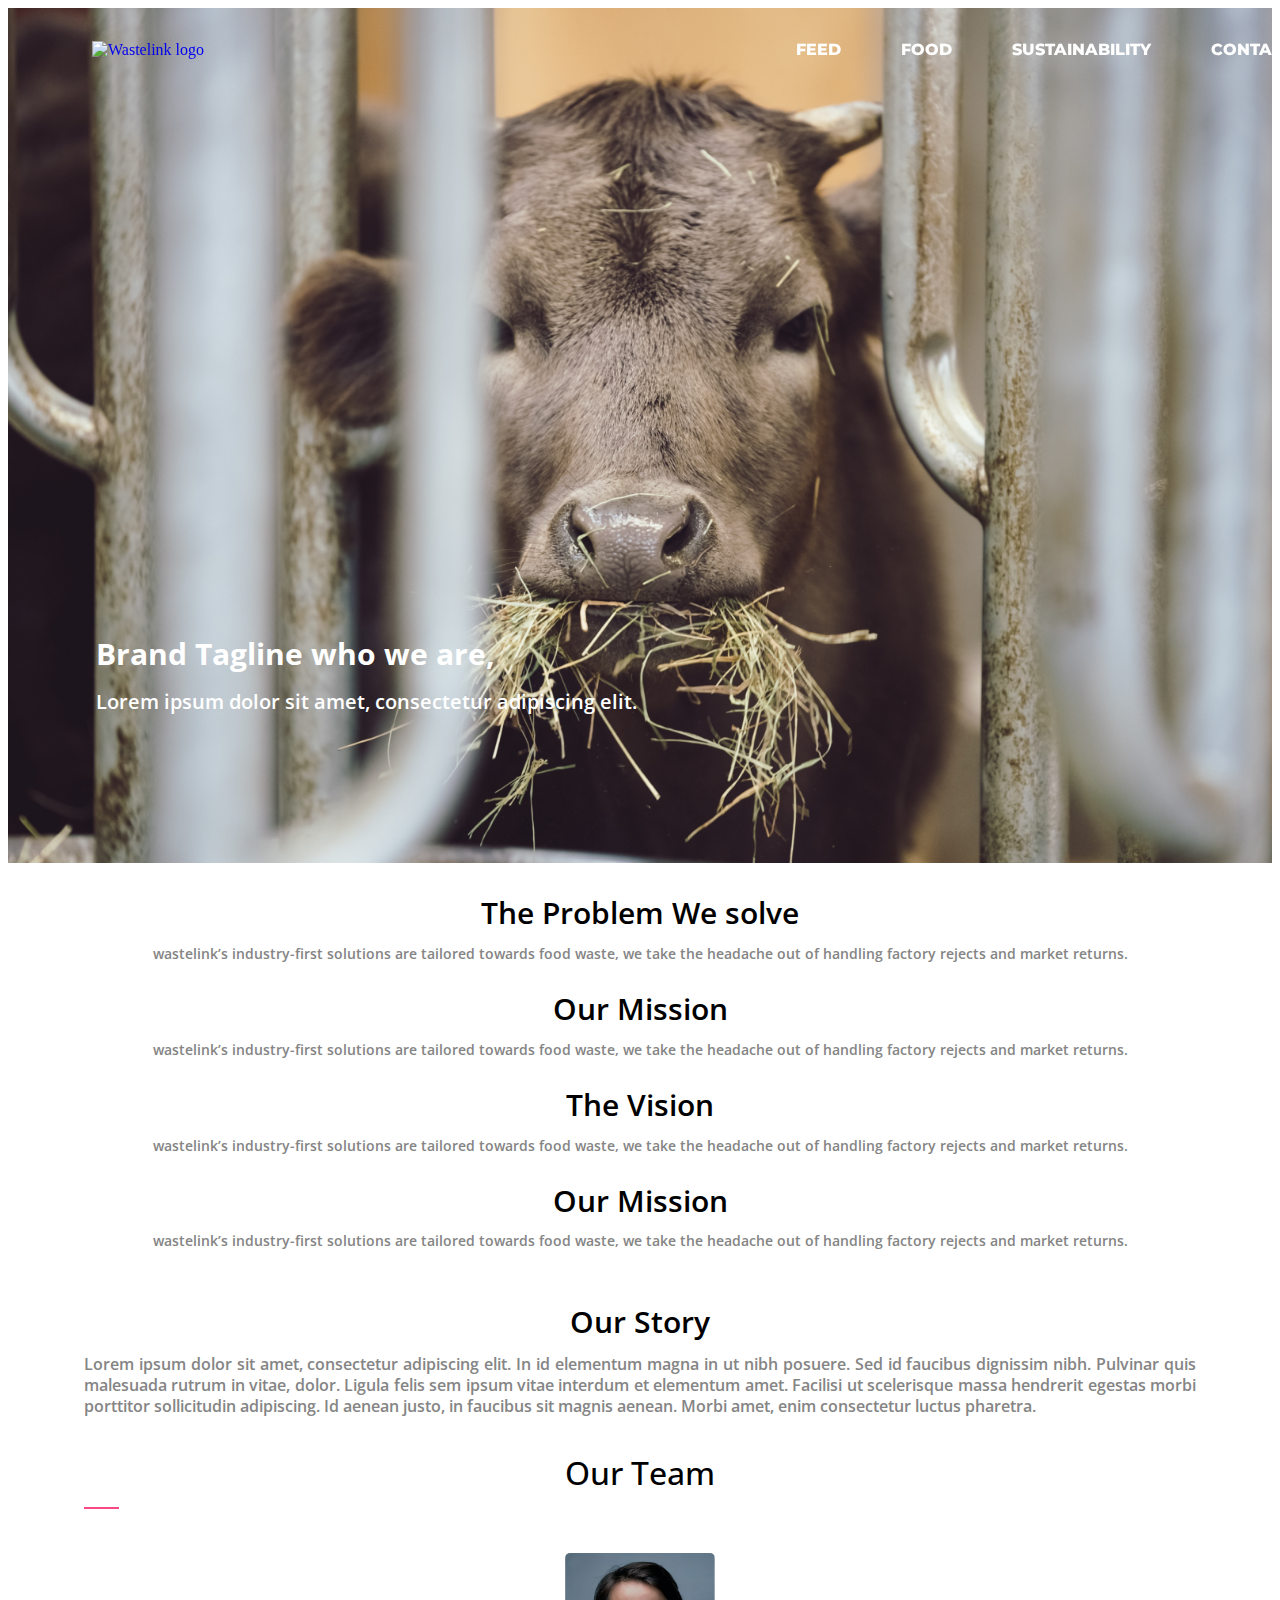
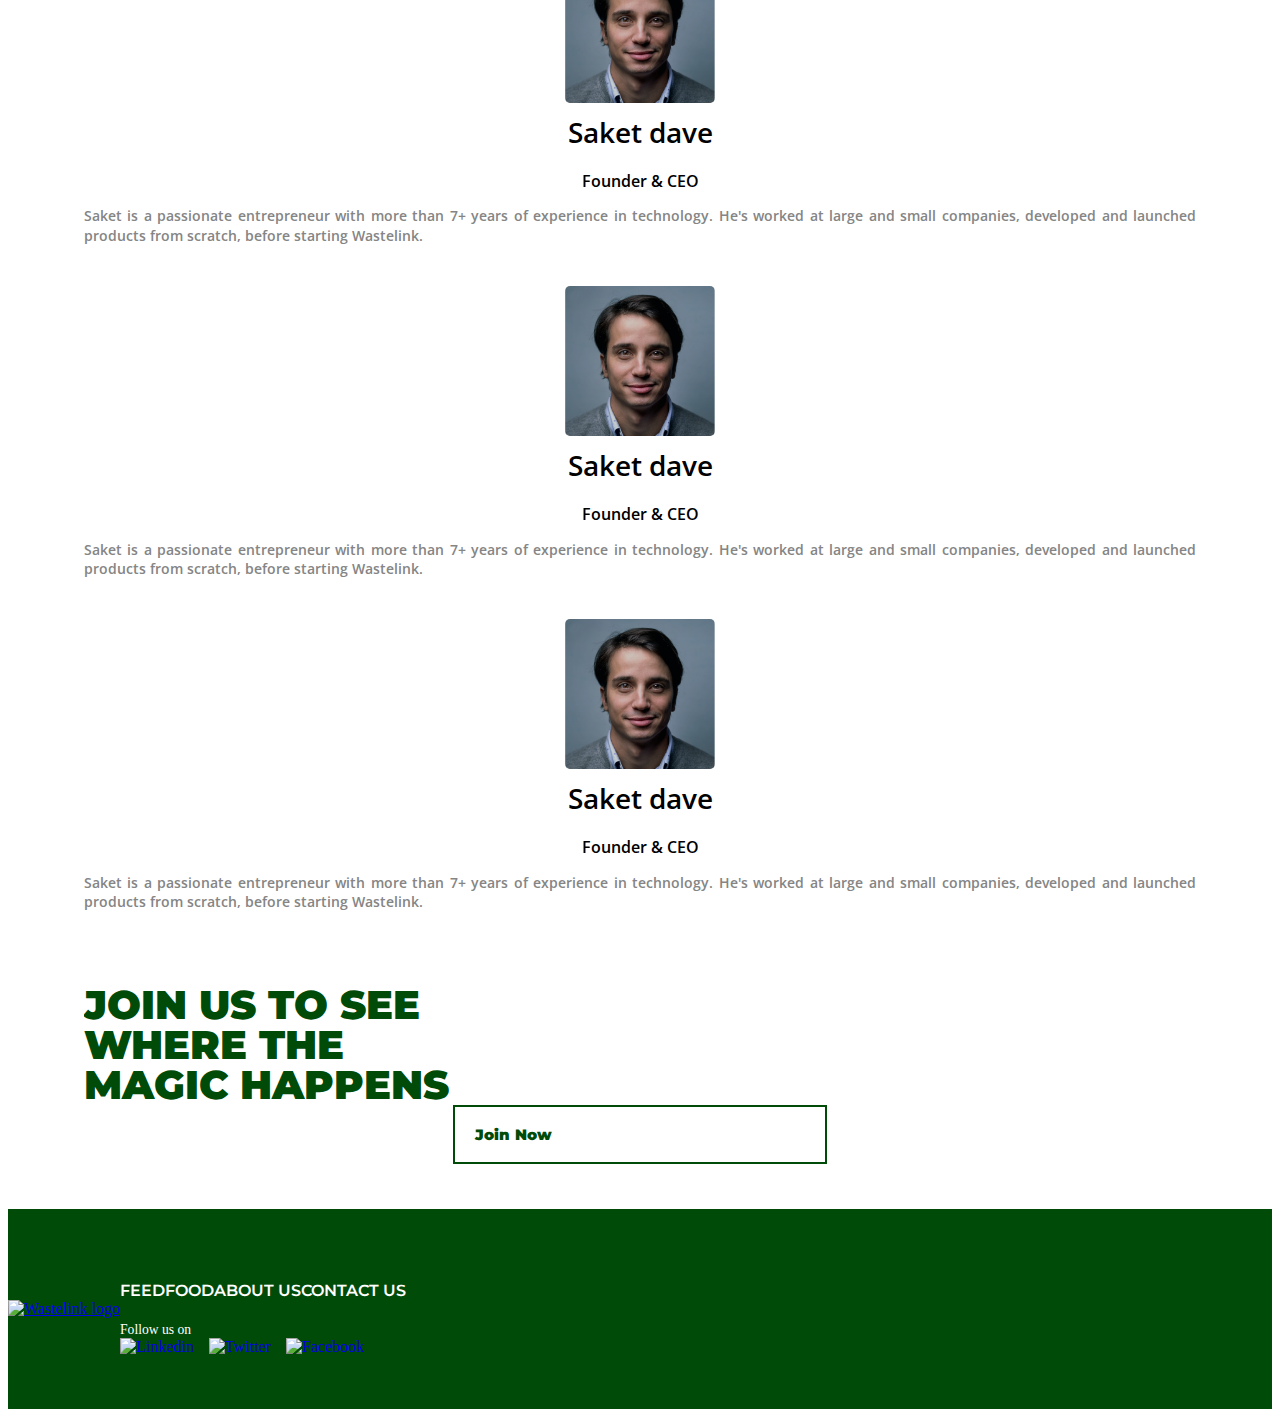
==== about-us.html @ 37e0d311 "feed page" ====
<!DOCTYPE html>
<html lang="en">
<head>
    <meta charset="UTF-8">
    <meta http-equiv="X-UA-Compatible" content="IE=edge">
    <meta name="viewport" content="width=device-width, initial-scale=1.0">
    <title>Wastelink | Reverse Logistics Platform</title>

    <link href="assets/plugins/css/bootstrap.min.css" rel="stylesheet">
    <link href="assets/plugins/css/aos.css" rel="stylesheet">
    <link href="assets/plugins/css/font-awesome.min.css" rel="stylesheet">
    <link href="assets/plugins/css/slick.css" rel="stylesheet">
    <link href="assets/plugins/css/slick-theme.css" rel="stylesheet">
    
    <script src="assets/plugins/js/jquery-3.6.0.min.js"></script>
    <script src="assets/plugins/js/bootstrap.bundle.min.js"></script>
    <script src="assets/plugins/js/aos.js"></script>
    <script src="assets/plugins/js/slick.min.js"></script>
    
    <script src="assets/js/aboutUs.js"></script>

    <link href="assets/css/header.css" rel="stylesheet">
    <link href="assets/css/footer.css" rel="stylesheet">
    <link href="assets/css/about-us.css" rel="stylesheet">
</head>
<body>
    <div class="main__container">
        <!-- header start -->
        <header class="header">
            <a href="index.html" class="logo">
                <img
                class="header__logo"
                src="assets/image/page1/w_logo1.svg"
                alt="Wastelink logo"
                />
            </a>
            <input class="menu-btn" type="checkbox" id="menu-btn" />
            <label class="menu-icon" for="menu-btn"><span class="navicon"></span></label>
            <ul class="menu">
                <li><a href="feed-manufacturers.html">Feed</a></li>
                <li><a href="food-manufacturers.html">Food</a></li>
                <li><a href="#Sustainability">Sustainability</a></li>
                <li><a href="#contact">Contact US</a></li>
            </ul>
        </header>
        <!-- header end -->

        <div class="header__image">
            <div class="tt">
                <div class="t1 d-flex flex-column">
                    <span>Brand Tagline</span>
                    <span>who we are,</span>
                </div>
                 
                <div class="t2 d-flex flex-column">
                    <span>Lorem ipsum dolor sit amet,</span>
                    <span>consectetur adipiscing elit.</span>
                </div>
            </div>
            <img src="assets/image/page2/banner2.png" alt="image">
        </div>


        <main class="page2__main">
            <div class="page2__con1 ">
                <div class="row mr-0 ml-0">
                    <div class=" page2_cons col-md-6" data-aos="fade-right">
                        <div class="rows__h">
                            The Problem We solve
                        </div>
                        <div class="rows__txt">
                            wastelink’s industry-first solutions are tailored towards food waste, we take the headache out of handling factory rejects and market returns.
                        </div>
                    </div>
                    <div class="page2_cons col-md-6" data-aos="fade-left">
                        <div class="rows__h">
                            Our Mission
                        </div>
                        <div class="rows__txt">
                            wastelink’s industry-first solutions are tailored towards food waste, we take the headache out of handling factory rejects and market returns.
                        </div>
                    </div>
                </div>
    
                <div class="row mr-0 ml-0">
                    <div class="page2_cons col-md-6" data-aos="fade-right">
                        <div class="rows__h">
                            The Vision
                        </div>
                        <div class="rows__txt">
                            wastelink’s industry-first solutions are tailored towards food waste, we take the headache out of handling factory rejects and market returns.
                        </div>
                    </div>
                    <div class="page2_cons col-md-6" data-aos="fade-left">
                        <div class="rows__h">
                            Our Mission
                        </div>
                        <div class="rows__txt">
                            wastelink’s industry-first solutions are tailored towards food waste, we take the headache out of handling factory rejects and market returns.
                        </div>
                    </div>
                </div>
            </div>
    
            <div class="page2__con2 row mr-0 ml-0" data-aos="fade-up">
                <div class="page2_cons col-sm-12">
                    <div class="rows__h">
                        Our Story
                    </div>
                    <div class="rows__txt fn1">
                        Lorem ipsum dolor sit amet, consectetur adipiscing elit. In id elementum magna in ut nibh posuere. Sed id faucibus dignissim nibh. Pulvinar quis malesuada rutrum in vitae, dolor. Ligula felis sem ipsum vitae interdum et elementum amet. Facilisi ut scelerisque massa hendrerit egestas morbi porttitor sollicitudin adipiscing. Id aenean justo, in faucibus sit magnis aenean. Morbi amet, enim consectetur luctus pharetra.
                    </div>
                </div>
            </div>
    
            <div class="page2__con3" >
                <div class="t3 text-center" data-aos="fade-up">
                    <div>Our Team</div>
                    <hr>
                </div>
                <div class="con1 row row mr-0 ml-0">
                    <div align="center" class="col-md-4" data-aos="zoom-in-up">
                        <div class="team__member ">
                            <img src="assets/image/page2/img1.png" alt="team-member" width="150" height="150" class="img-circle img-responsive">
                            <div class="member__name">Saket dave</div>
                            <p>Founder &amp; CEO</p>
                            <p class="member__desc">Saket is a passionate entrepreneur with more than 7+ years of experience in technology. He's worked at large and small companies, developed and launched products from scratch, before starting Wastelink.</p>
                        </div>
                    </div>
    
                    <div align="center" class="col-md-4" data-aos="zoom-in-up">
                        <div class="team__member ">
                            <img src="assets/image/page2/img1.png" alt="team-member" width="150" height="150" class="img-circle img-responsive">
                            <div class="member__name">Saket dave</div>
                            <p>Founder &amp; CEO</p>
                            <p class="member__desc">Saket is a passionate entrepreneur with more than 7+ years of experience in technology. He's worked at large and small companies, developed and launched products from scratch, before starting Wastelink.</p>
                        </div>
                    </div>
    
                    <div align="center" class="col-md-4" data-aos="zoom-in-up">
                        <div class="team__member ">
                            <img src="assets/image/page2/img1.png" alt="team-member" width="150" height="150" class="img-circle img-responsive">
                            <div class="member__name">Saket dave</div>
                            <p>Founder &amp; CEO</p>
                            <p class="member__desc">Saket is a passionate entrepreneur with more than 7+ years of experience in technology. He's worked at large and small companies, developed and launched products from scratch, before starting Wastelink.</p>
                        </div>
                    </div>
                </div>
            </div>
    
            <div class="page2__con4 row mr-0 ml-0" data-aos="flip-up">
                <div class="page2__con4__1 col-sm-6 col-6 ">
                    <span>Join us to see</span>
                    <span>where the</span>
                    <span>magic happens</span>
                </div>
                <div class="page2__con4__2 col-sm-6 col-6">
                    <div class="__btn">
                        <span>Join Now</span> 
                        <i class="fa fa-angle-right" aria-hidden="true"></i>
                    </div>
                </div>
            </div>
        </main>
        

        
        <!-- footer start -->
        <footer>
            <div class="footer__logo col-sm-3 col-md-3">
                <a href="index.html">
                    <img
                        src="assets/image/w_logo.svg"
                        alt="Wastelink logo"
                    />
                </a>
               
            </div>
            <div class="col-md-7 col-sm-9">
                <div class="footer__links col-md-12 col-sm-12">
                    <a href="feed-manufacturers.html" class="footer__link">Feed</a>
                    <a href="food-manufacturers.html" class="footer__link">Food</a>
                    <a href="about-us.html" class="footer__link">About Us</a>
                    <a href="" class="footer__link">Contact US</a>
                </div>
    
                <div class="footer__social__div col-sm-12">
                <div class="t5">Follow us on</div>
                <div class="footer__social">
                    <a href="https://www.linkedin.com/company/wastelink/" target="_blank"><img width="25" height="25" src="http://www.mailjet.com/saas-templates-creator/static/img/linkedin_white.png" alt="Linkedin" title="Linkedin"></a>
    
                    <a href="https://twitter.com/wastelinkco" target="_blank"><img width="25" height="25" src="http://www.mailjet.com/saas-templates-creator/static/img/twitter_white.png" alt="Twitter" title="Twitter"></a>
    
                    <a href="https://www.facebook.com/wastelink.co/" target="_blank"><img width="25" height="25" src="http://www.mailjet.com/saas-templates-creator/static/img/facebook_white.png" alt="Facebook" title="Facebook"></a>
                </div>
                </div>
            </div>
        </footer>
        <!-- footer end -->
    </div>
</body>
</html>
---- assets/css/header.css ----
.header {
  position: fixed;
  width: 100%;
  z-index: 3;
  height: 80px;
  z-index: 100;
  transition-timing-function: ease-in;
  transition: all 0.5s;
}

.header__scroll__col {
  background-color: rgba(0, 76, 8, 0.8);
}

.header ul {
  margin: 0;
  padding: 0;
  list-style: none;
  overflow: hidden;
}

.header li a {
  display: block;
  padding: 20px 20px;
  text-decoration: none;
  font-family: Montserrat;
  font-style: normal;
  font-weight: 800;
  line-height: 131%;
  text-transform: uppercase;
  color: #ffffff;
  cursor: pointer;
}

.header .logo {
  display: block;
  float: left;
  padding: 10px 20px;
  text-decoration: none;
}
.header .logo img {
  width: 60px;
  height: 60px;
}
/* menu */

.header .menu {
  clear: both;
  /* max-height: 0; */
  /* max-height: 240px; */
  height: 100vh;
  margin-left: 100%;
  transition: margin-left 0.2s ease-out;
  background-color: rgba(0, 76, 8, 0.8);
}

/* menu icon */

.header .menu-icon {
  cursor: pointer;
  display: inline-block;
  float: right;
  padding: 33px 20px;
  position: relative;
  user-select: none;
}

.header .menu-icon .navicon {
  background: #fff;
  display: block;
  height: 3px;
  position: relative;
  transition: background 0.2s ease-out;
  width: 28px;
}

.header .menu-icon .navicon:before,
.header .menu-icon .navicon:after {
  background: #fff;
  content: "";
  display: block;
  height: 100%;
  position: absolute;
  transition: all 0.2s ease-out;
  width: 100%;
}

.header .menu-icon .navicon_white {
  background: #fff !important;
}

.header .menu-icon .navicon_white:before,
.header .menu-icon .navicon_white:after {
  background: #fff !important;
}

.header .menu-icon .navicon:before {
  top: 8px;
}

.header .menu-icon .navicon:after {
  top: -8px;
}

/* menu btn */

.header .menu-btn {
  display: none;
}

.header .menu-btn:checked ~ .menu {
  /* max-height: 240px; */
  margin-left: 0%;
}

.header .menu-btn:checked ~ .menu-icon .navicon {
  background: transparent !important;
}

.header .menu-btn:checked ~ .menu-icon .navicon:before {
  transform: rotate(-45deg);
}

.header .menu-btn:checked ~ .menu-icon .navicon:after {
  transform: rotate(45deg);
}

.header .menu-btn:checked ~ .menu-icon:not(.steps) .navicon:before,
.header .menu-btn:checked ~ .menu-icon:not(.steps) .navicon:after {
  top: 0;
}

/* 48em = 768px */

@media (min-width: 48em) {
  .header {
    position: fixed;
    top: 0;
    width: 100%;
    padding: 20px 5% 20px 5%;
    display: flex;
    flex-direction: row;
    justify-content: space-between;
    height: 60px;
    z-index: 100;
    transition-timing-function: ease-in;
    transition: all 0.5s;
    align-items: center;
  }
  .header li {
    float: left;
  }
  .header li a {
    padding: 20px 30px;
  }
  .header .menu {
    clear: none;
    float: right;
    height: unset;
    background-color: transparent;
    margin-left: unset;
  }
  .header .menu-icon {
    display: none;
  }
}
---- assets/css/footer.css ----
footer {
  height: 200px;
  background: #004b07;
  width: 100%;
  display: flex;
  align-items: center;
}

.footer__logo img {
  width: 145px;
}

.footer__links {
  display: flex;
  flex-direction: row;
  justify-content: space-between;
  margin-top: 20px;
}

.footer__link {
  font-family: Montserrat;
  font-style: normal;
  font-weight: 600;
  font-size: 16px;
  line-height: 131%;
  text-transform: uppercase;
  color: #ffffff;
  cursor: pointer;
  text-decoration: none;
}

.footer__link:hover {
  text-decoration: none;
  color: #fff;
}

.footer__social__div {
  display: flex;
  flex-direction: column;
  color: white;
  margin-top: 20px;
}

.footer__social__div .t5 {
  color: white;
  font-size: 0.85em;
}

.footer__social {
  display: flex;
  flex-direction: row;
}

.footer__social a {
  margin-right: 15px;
  text-decoration: none;
  -ms-interpolation-mode: bicubic;
  height: auto;
  border: none;
  display: block;
  /* background: #545454; */
  border-radius: 6px;
}

@media (max-width: 768px) {
  .footer__logo img {
    width: 100px;
  }
}

@media (max-width: 576px) {
  footer {
    display: flex;
    flex-direction: column;
  }

  .footer__logo {
    text-align: center;
    margin-top: 15px;
  }

  .footer__logo img {
    width: 70px;
  }

  .footer__link {
    font-size: 12px;
  }

  footer .t5 {
    display: none;
  }

  .footer__social__div {
    margin-top: 10px;
  }

  .footer__social {
    justify-content: center;
  }
}
---- assets/css/about-us.css ----
@import url("https://fonts.googleapis.com/css2?family=Montserrat:wght@900&display=swap");
@import url("https://fonts.googleapis.com/css2?family=Montserrat:wght@700&display=swap");
@import url("https://fonts.googleapis.com/css2?family=Montserrat:wght@600&display=swap");
@import url("https://fonts.googleapis.com/css2?family=Open+Sans:wght@600&display=swap");
@import url("https://fonts.googleapis.com/css2?family=Open+Sans:wght@700&display=swap");
@import url("https://fonts.googleapis.com/css2?family=Open+Sans:wght@400&display=swap");

.header__image {
  width: 100%;
  position: relative;
}

.header__image img {
  width: 100%;
  height: 95vh;
  object-fit: cover;
}

.header__image .tt {
  position: absolute;
  left: 7%;
  bottom: 18%;
}

.header__image .t1 {
  font-family: Open Sans;
  font-style: normal;
  font-weight: 700;
  font-size: 30px;
  line-height: 109%;
  color: #ffffff;
}

.header__image .t2 {
  font-family: Open Sans;
  font-style: normal;
  font-weight: 600;
  font-size: 20px;
  line-height: 109%;
  color: #ffffff;
  margin-top: 20px;
}

.page2__main {
  padding: 0 6%;
}

.page2__con1 {
  overflow: hidden;
}

.page2__con1 .page2_cons {
  margin-top: 30px;
  display: flex;
  flex-direction: column;
  align-items: center;
}

.rows__h {
  font-family: Open Sans;
  font-style: normal;
  font-weight: 600;
  font-size: 30px;
  line-height: 109%;
  color: #000000;
  display: flex;
  flex-direction: column;
  text-align: center;
  margin-bottom: 15px;
}
.rows__txt {
  font-family: Open Sans;
  font-style: normal;
  font-weight: 600;
  font-size: 14px;
  line-height: 130%;
  color: #858585;
  text-align: justify;
}

.fn1 {
  font-size: 16px;
}

.page2__con2 {
  margin-top: 5%;
  overflow: hidden;
}

.page2__con3 {
  margin-top: 35px;
  overflow: hidden;
}

.page2__con3 .t3 div {
  font-family: Open Sans;
  font-style: normal;
  font-weight: 500;
  font-size: 32px;
  line-height: 135%;
  color: #000000;
  display: flex;
  justify-content: center;
}

.page2__con3 .t3 hr {
  display: inline-block;
  border: 0;
  width: 35px;
  margin: 12px 0 10px;
  padding: 0;
  height: 0;
  border-top: 2px solid #fa4a86;
}

.team__member {
  margin: 30px 0;
}

.team__member img {
  border-radius: 5px;
}

.team__member .member__name {
  padding: 10px 0px;
  font-family: Open Sans;
  font-style: normal;
  font-weight: 600;
  font-size: 28px;
  line-height: 109%;
  color: #000000;
}

.team__member p {
  font-family: Open Sans;
  font-style: normal;
  font-weight: 600;
  font-size: 16px;
  line-height: 109%;
  color: #000000;
}

.team__member .member__desc {
  padding-bottom: 10px;
  color: #858585;
  font-size: 14px;
  line-height: 140%;
  text-align: justify;
}

.page2__con4 {
  margin-top: 3%;
  margin-bottom: 4%;
  overflow: hidden;
}

.page2__con4 .page2__con4__1 {
  font-family: Montserrat;
  font-style: normal;
  font-weight: 900;
  font-size: 40px;
  line-height: 100%;
  text-transform: uppercase;
  color: #004b07;
  display: flex;
  flex-direction: column;
}

.page2__con4 .page2__con4__2 {
  display: flex;
  align-items: center;
  justify-content: center;
}

.page2__con4 .__btn {
  border: 2px solid #004b07;
  padding: 18px 20px;
  color: #004b07;
  cursor: pointer;
  position: relative;
  overflow: hidden;
  font-size: 15px;
  transition: all 0.5s;
  width: max-content;
  display: flex;
  flex-direction: row;
  align-items: center;
  justify-content: space-between;
  font-family: Montserrat;
  font-style: normal;
  font-weight: 900;

  width: 330px;
}

.page2__con4 .__btn i {
  font-size: 30px;
}

.services .services__button .services__button2 {
  margin-left: 10%;
}

.page2__con4 .__btn:before {
  width: 100%;
  height: 100%;
  content: "";
  margin: auto;
  position: absolute;
  left: -100%;
  background: #004b07;
  transition: all 0.5s;
  z-index: -1;
}

.page2__con4 .__btn:hover {
  color: white;
}
.page2__con4 .__btn:hover:before {
  top: 0;
  left: 0;
}

@media (max-width: 768px) {
  .page2__main {
    padding: 0 2%;
  }

  .page2__con4 .page2__con4__1,
  .page2__con4__1 {
    font-size: 30px;
  }

  .page2__con4 .__btn {
    padding: 10px 16px;
    width: 250px;
  }
}

@media (max-width: 576px) {
  .page2__main {
    padding: 0 1%;
  }

  .rows__h {
    font-size: 24px;
    margin-bottom: 5px;
  }

  .page2__con3 .t3 div {
    font-size: 26px;
  }

  .page2__con1 .page2_cons {
    margin-top: 22px;
  }

  .page2__con3 {
    margin-top: 25px;
  }

  .page2__con3 .t3 hr {
    margin: 5px 0 10px;
  }

  .team__member {
    margin: 10px 0px;
  }

  .team__member .member__desc {
    font-size: 15px;
  }
  .page2__con4 .page2__con4__1,
  .page2__con4__1 {
    font-size: 20px;
  }

  .page2__con4 .__btn {
    padding: 6px 12px;
    width: 160px;
    font-size: 12px;
  }
  .page2__con4 .__btn i {
    font-size: 20px;
  }
}
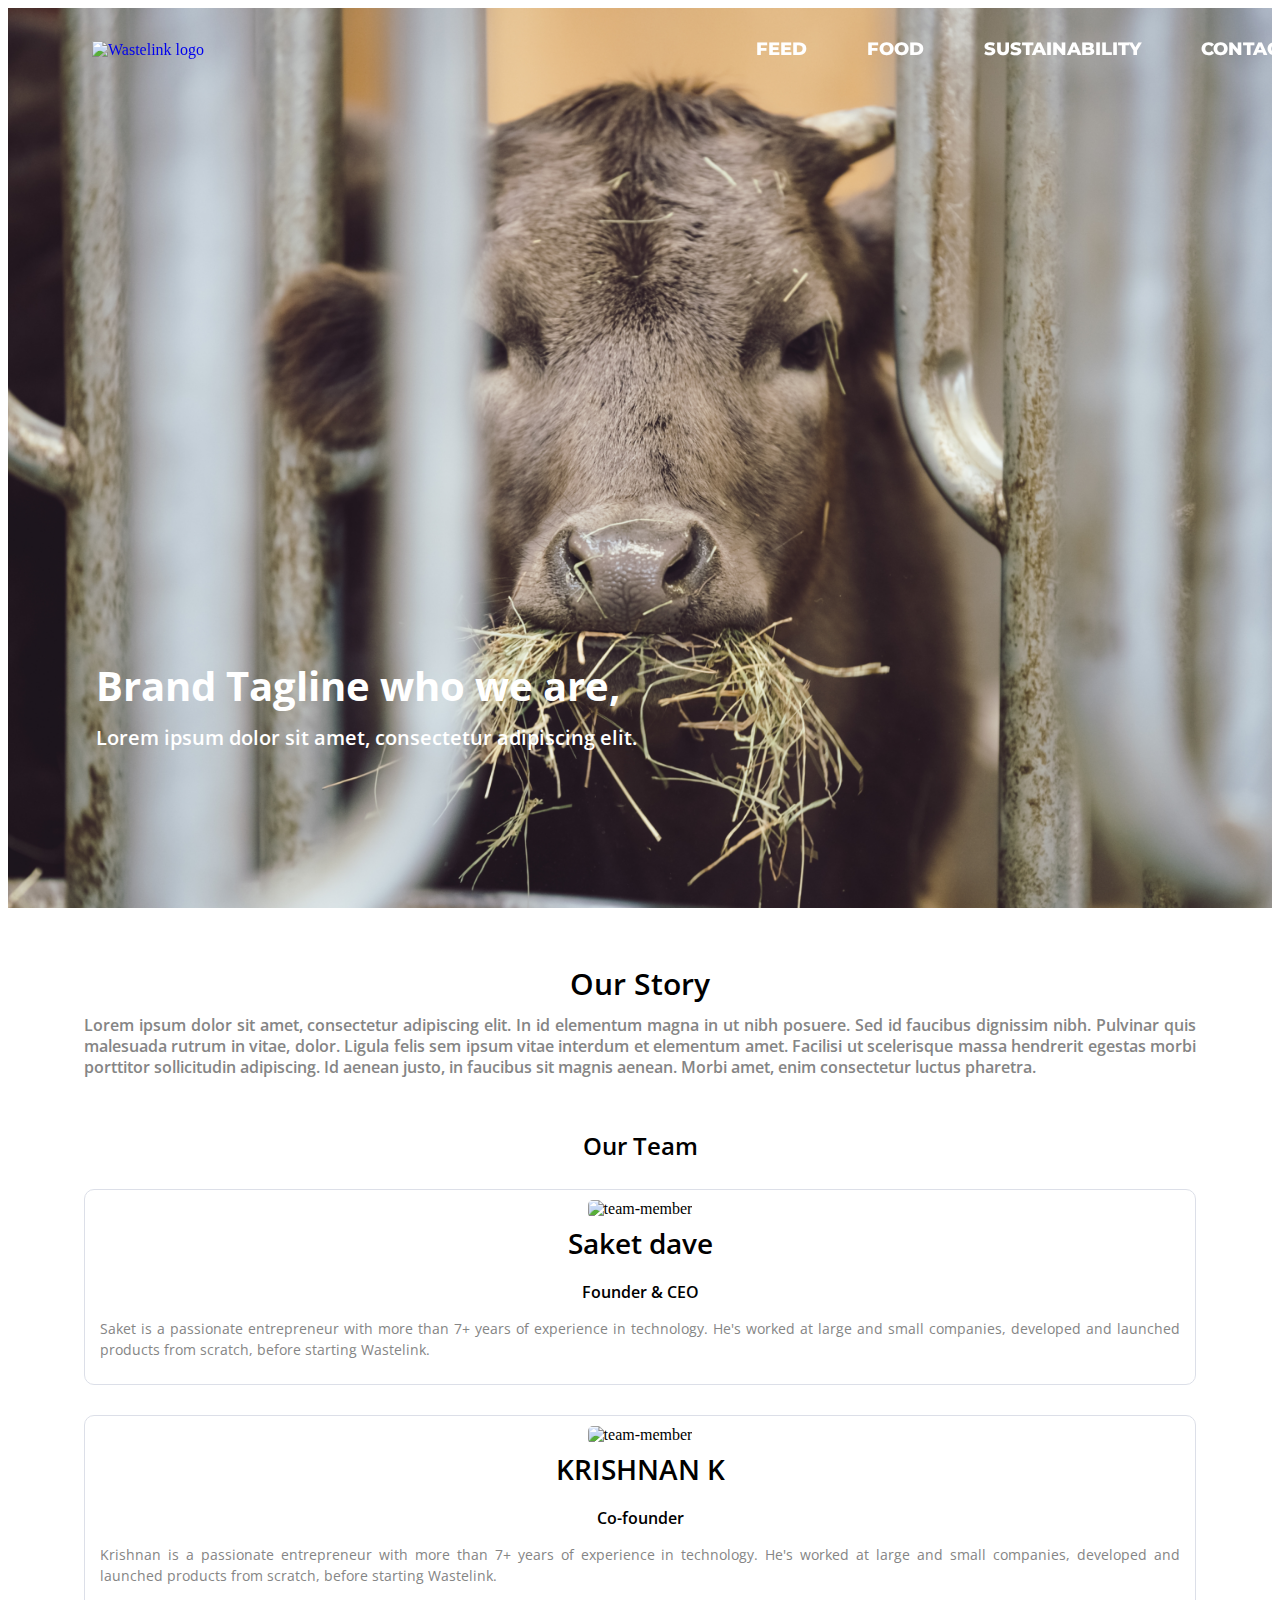
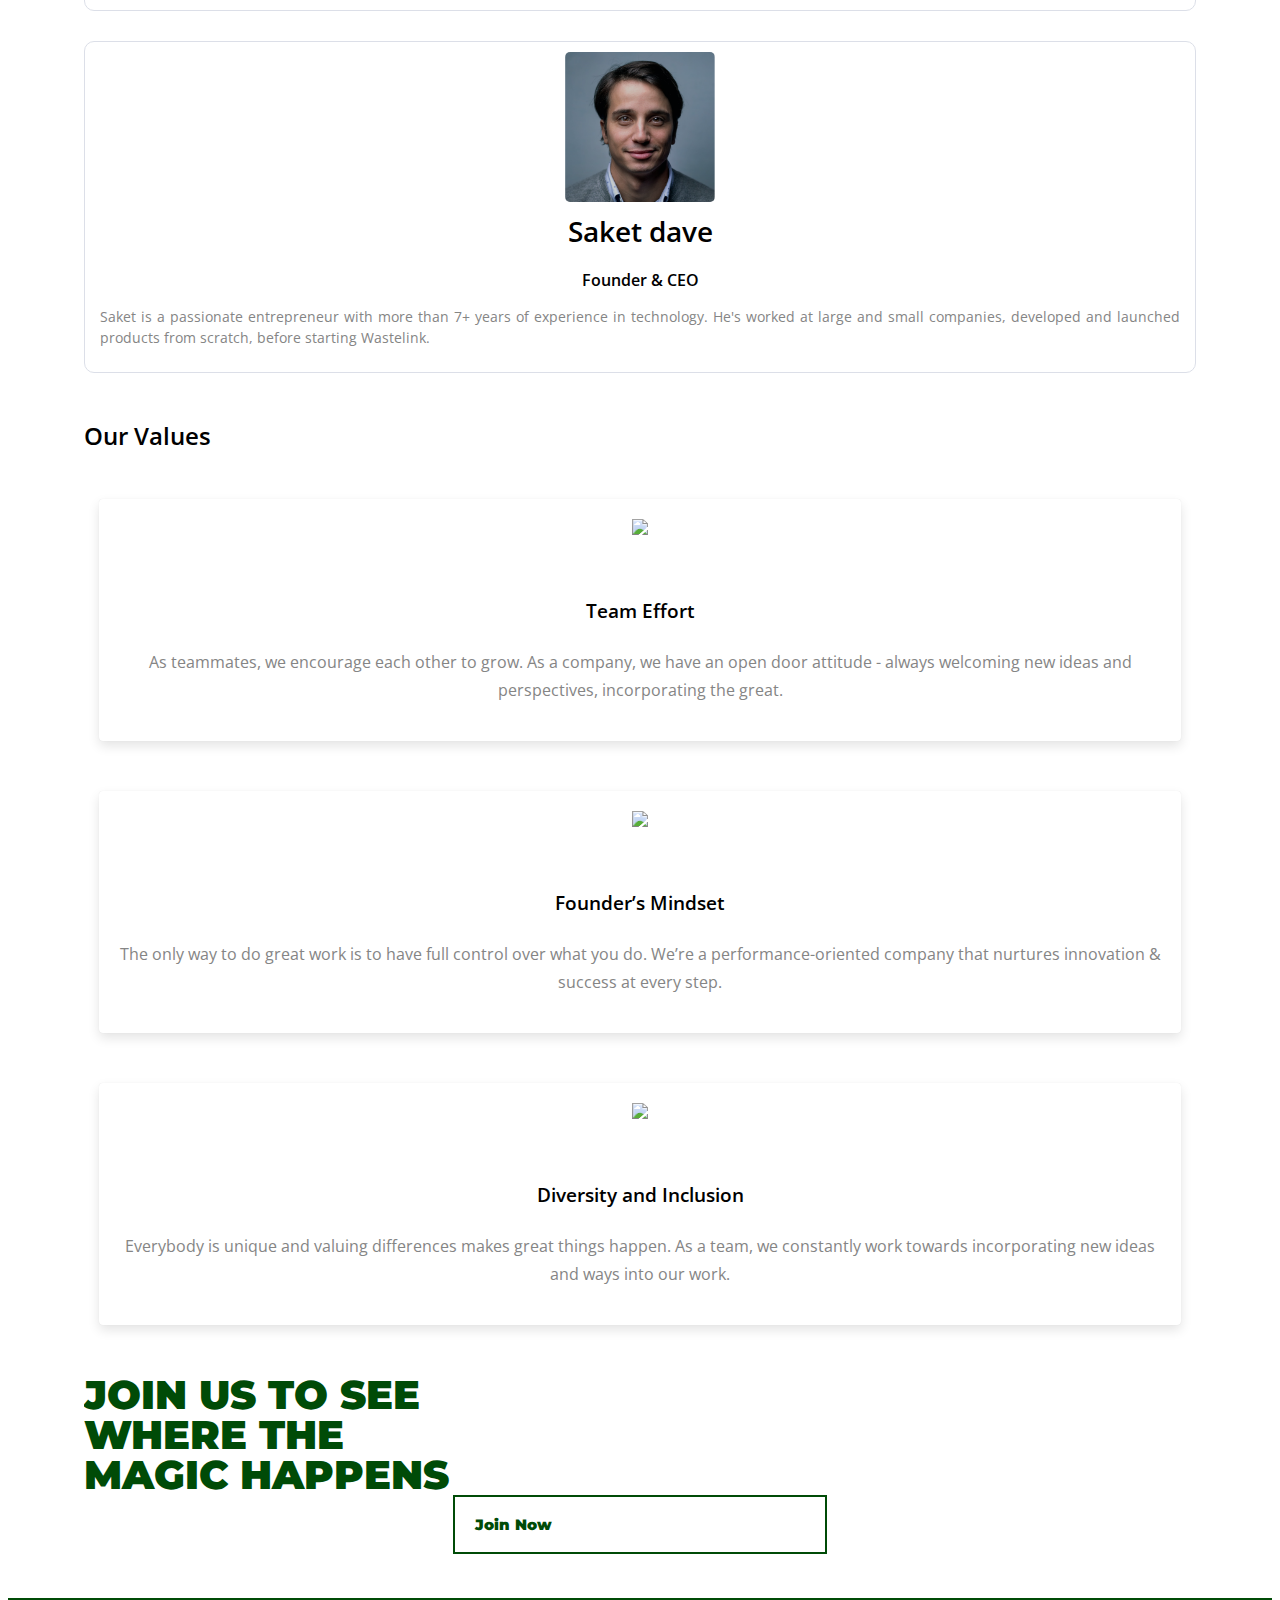
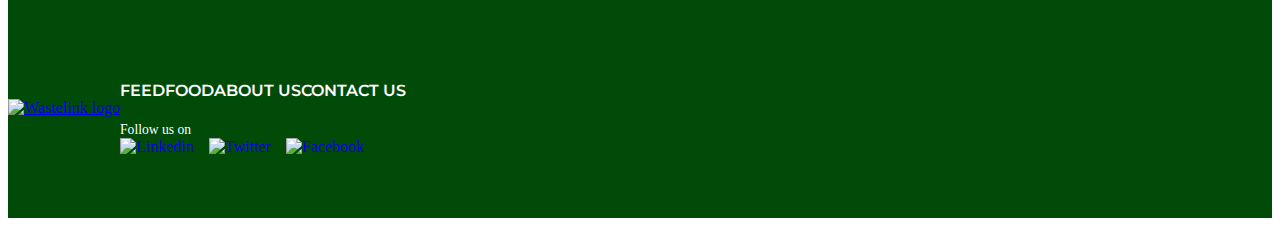
==== commit 0f67118e: "updated about us page" ====
--- a/about-us.html
+++ b/about-us.html
@@ -17,6 +17,7 @@
     <script src="assets/plugins/js/aos.js"></script>
     <script src="assets/plugins/js/slick.min.js"></script>
     
+    <script src="assets/js/header.js"></script>
     <script src="assets/js/aboutUs.js"></script>
 
     <link href="assets/css/header.css" rel="stylesheet">
@@ -39,8 +40,8 @@
             <ul class="menu">
                 <li><a href="feed-manufacturers.html">Feed</a></li>
                 <li><a href="food-manufacturers.html">Food</a></li>
-                <li><a href="#Sustainability">Sustainability</a></li>
-                <li><a href="#contact">Contact US</a></li>
+                <li><a href="sustainability.html">Sustainability</a></li>
+                <li><a href="contact-us.html">Contact US</a></li>
             </ul>
         </header>
         <!-- header end -->
@@ -62,7 +63,7 @@
 
 
         <main class="page2__main">
-            <div class="page2__con1 ">
+            <!-- <div class="page2__con1 ">
                 <div class="row mr-0 ml-0">
                     <div class=" page2_cons col-md-6" data-aos="fade-right">
                         <div class="rows__h">
@@ -100,7 +101,7 @@
                         </div>
                     </div>
                 </div>
-            </div>
+            </div> -->
     
             <div class="page2__con2 row mr-0 ml-0" data-aos="fade-up">
                 <div class="page2_cons col-sm-12">
@@ -115,10 +116,28 @@
     
             <div class="page2__con3" >
                 <div class="t3 text-center" data-aos="fade-up">
-                    <div>Our Team</div>
-                    <hr>
+                    <h2>Our Team</h2>
+                    <!-- <hr> -->
                 </div>
                 <div class="con1 row row mr-0 ml-0">
+                    <div align="center" class="col-md-4" data-aos="zoom-in-up">
+                        <div class="team__member ">
+                            <img src="https://wastelink.co/wp-content/uploads/bb-plugin/cache/Saket-Dave-picture-150x150-circle.jpg" alt="team-member" width="150" height="150" class="img-circle img-responsive">
+                            <div class="member__name">Saket dave</div>
+                            <p>Founder &amp; CEO</p>
+                            <p class="member__desc">Saket is a passionate entrepreneur with more than 7+ years of experience in technology. He's worked at large and small companies, developed and launched products from scratch, before starting Wastelink.</p>
+                        </div>
+                    </div>
+    
+                    <div align="center" class="col-md-4" data-aos="zoom-in-up">
+                        <div class="team__member ">
+                            <img src="https://wastelink.co/wp-content/uploads/bb-plugin/cache/Krishnan-2-150x150-circle.jpeg" alt="team-member" width="150" height="150" class="img-circle img-responsive">
+                            <div class="member__name">KRISHNAN K</div>
+                            <p>Co-founder</p>
+                            <p class="member__desc">Krishnan is a passionate entrepreneur with more than 7+ years of experience in technology. He's worked at large and small companies, developed and launched products from scratch, before starting Wastelink.</p>
+                        </div>
+                    </div>
+    
                     <div align="center" class="col-md-4" data-aos="zoom-in-up">
                         <div class="team__member ">
                             <img src="assets/image/page2/img1.png" alt="team-member" width="150" height="150" class="img-circle img-responsive">
@@ -127,22 +146,48 @@
                             <p class="member__desc">Saket is a passionate entrepreneur with more than 7+ years of experience in technology. He's worked at large and small companies, developed and launched products from scratch, before starting Wastelink.</p>
                         </div>
                     </div>
-    
-                    <div align="center" class="col-md-4" data-aos="zoom-in-up">
-                        <div class="team__member ">
-                            <img src="assets/image/page2/img1.png" alt="team-member" width="150" height="150" class="img-circle img-responsive">
-                            <div class="member__name">Saket dave</div>
-                            <p>Founder &amp; CEO</p>
-                            <p class="member__desc">Saket is a passionate entrepreneur with more than 7+ years of experience in technology. He's worked at large and small companies, developed and launched products from scratch, before starting Wastelink.</p>
-                        </div>
-                    </div>
-    
-                    <div align="center" class="col-md-4" data-aos="zoom-in-up">
-                        <div class="team__member ">
-                            <img src="assets/image/page2/img1.png" alt="team-member" width="150" height="150" class="img-circle img-responsive">
-                            <div class="member__name">Saket dave</div>
-                            <p>Founder &amp; CEO</p>
-                            <p class="member__desc">Saket is a passionate entrepreneur with more than 7+ years of experience in technology. He's worked at large and small companies, developed and launched products from scratch, before starting Wastelink.</p>
+                </div>
+            </div>
+
+            <div class="conn2">
+                <div class="txt11 text-center" data-aos="fade-up"> 
+                    <h2 >Our Values</h2>
+                </div>
+
+                <div class="conn2__1 row">
+                    <div class="col-4" data-aos="fade-up">
+                        <div class="cardUI hasShadow hasWhiteBG">
+                            <div class="vertical-bottom horizontal-center"> 
+                                <img src="assets/image/team.svg">
+                            </div>
+                            <h5>Team Effort</h5>
+                            <p>
+                                As teammates, we encourage each other to grow. As a company, we have an open door attitude - always welcoming new ideas and perspectives, incorporating the great.
+                            </p>
+                        </div>
+                    </div>
+
+                    <div class="col-4" data-aos="fade-up">
+                        <div class="cardUI hasShadow hasWhiteBG">
+                            <div class="vertical-bottom horizontal-center"> 
+                                <img src="assets/image/about-2.svg">
+                            </div>
+                            <h5>Founder’s Mindset</h5>
+                            <p>
+                                The only way to do great work is to have full control over what you do. We’re a performance-oriented company that nurtures innovation & success at every step.
+                            </p>
+                        </div>
+                    </div>
+
+                    <div class="col-4" data-aos="fade-up">
+                        <div class="cardUI hasShadow hasWhiteBG">
+                            <div class="vertical-bottom horizontal-center"> 
+                                <img src="assets/image/about-3.svg">
+                            </div>
+                            <h5>Diversity and Inclusion</h5>
+                            <p>
+                                Everybody is unique and valuing differences makes great things happen. As a team, we constantly work towards incorporating new ideas and ways into our work.
+                            </p>
                         </div>
                     </div>
                 </div>
@@ -181,7 +226,7 @@
                     <a href="feed-manufacturers.html" class="footer__link">Feed</a>
                     <a href="food-manufacturers.html" class="footer__link">Food</a>
                     <a href="about-us.html" class="footer__link">About Us</a>
-                    <a href="" class="footer__link">Contact US</a>
+                    <a href="contact-us.html" class="footer__link">Contact US</a>
                 </div>
     
                 <div class="footer__social__div col-sm-12">
--- a/assets/css/header.css
+++ b/assets/css/header.css
@@ -46,8 +46,6 @@
 
 .header .menu {
   clear: both;
-  /* max-height: 0; */
-  /* max-height: 240px; */
   height: 100vh;
   margin-left: 100%;
   transition: margin-left 0.2s ease-out;
@@ -130,9 +128,7 @@
   top: 0;
 }
 
-/* 48em = 768px */
-
-@media (min-width: 48em) {
+@media (min-width: 768px) {
   .header {
     position: fixed;
     top: 0;
@@ -152,6 +148,7 @@
   }
   .header li a {
     padding: 20px 30px;
+    font-size: 18px;
   }
   .header .menu {
     clear: none;
@@ -164,3 +161,17 @@
     display: none;
   }
 }
+
+@media (min-width: 1400px) {
+  .header {
+    height: 100px;
+  }
+  .header li a {
+    font-size: 24px;
+  }
+
+  .header .logo img {
+    width: 87px;
+    height: 87px;
+  }
+}
--- a/assets/css/footer.css
+++ b/assets/css/footer.css
@@ -1,5 +1,5 @@
 footer {
-  height: 200px;
+  height: 220px;
   background: #004b07;
   width: 100%;
   display: flex;
@@ -62,6 +62,51 @@
   border-radius: 6px;
 }
 
+.footer__social a img {
+  width: 25px;
+  height: 25px;
+}
+
+@media (min-width: 1400px) {
+  footer {
+    height: 300px;
+  }
+  .footer__logo img {
+    width: 160px;
+  }
+  .footer__link {
+    font-size: 24px;
+  }
+  .footer__social__div .t5 {
+    font-size: 24px;
+  }
+
+  .footer__social a img {
+    width: 35px;
+    height: 35px;
+  }
+}
+
+@media (min-width: 1700px) {
+  footer {
+    height: 300px;
+  }
+  .footer__logo img {
+    width: 220px;
+  }
+  .footer__link {
+    font-size: 24px;
+  }
+  .footer__social__div .t5 {
+    font-size: 24px;
+  }
+
+  .footer__social a img {
+    width: 35px;
+    height: 35px;
+  }
+}
+
 @media (max-width: 768px) {
   .footer__logo img {
     width: 100px;
--- a/assets/css/about-us.css
+++ b/assets/css/about-us.css
@@ -1,4 +1,5 @@
 @import url("https://fonts.googleapis.com/css2?family=Montserrat:wght@900&display=swap");
+@import url("https://fonts.googleapis.com/css2?family=Montserrat:wght@800&display=swap");
 @import url("https://fonts.googleapis.com/css2?family=Montserrat:wght@700&display=swap");
 @import url("https://fonts.googleapis.com/css2?family=Montserrat:wght@600&display=swap");
 @import url("https://fonts.googleapis.com/css2?family=Open+Sans:wght@600&display=swap");
@@ -12,7 +13,7 @@
 
 .header__image img {
   width: 100%;
-  height: 95vh;
+  height: 100vh;
   object-fit: cover;
 }
 
@@ -26,7 +27,7 @@
   font-family: Open Sans;
   font-style: normal;
   font-weight: 700;
-  font-size: 30px;
+  font-size: 40px;
   line-height: 109%;
   color: #ffffff;
 }
@@ -92,15 +93,14 @@
   overflow: hidden;
 }
 
-.page2__con3 .t3 div {
-  font-family: Open Sans;
-  font-style: normal;
-  font-weight: 500;
-  font-size: 32px;
-  line-height: 135%;
+.page2__con3 .t3 h2 {
+  display: flex;
+  justify-content: center;
+  font-family: Open Sans;
+  font-style: normal;
+  font-weight: 600;
+  line-height: 109%;
   color: #000000;
-  display: flex;
-  justify-content: center;
 }
 
 .page2__con3 .t3 hr {
@@ -115,6 +115,9 @@
 
 .team__member {
   margin: 30px 0;
+  border: 1px solid #dcdfe8;
+  border-radius: 10px;
+  padding: 10px;
 }
 
 .team__member img {
@@ -144,8 +147,58 @@
   padding-bottom: 10px;
   color: #858585;
   font-size: 14px;
-  line-height: 140%;
+  line-height: 150%;
   text-align: justify;
+  padding: 0px 5px;
+  font-weight: normal;
+}
+
+.txt11 h2 {
+  font-family: Open Sans;
+  font-style: normal;
+  font-weight: 600;
+  line-height: 109%;
+  color: #000000;
+}
+
+.cardUI {
+  background: #fff;
+  box-shadow: 0 5px 12px 0 rgb(0 0 0 / 11%), 0 0 1px 0 rgb(0 0 0 / 10%);
+  margin: 50px 15px;
+  padding: 20px 20px 20px;
+  transition: 0.25s;
+  border-radius: 4px;
+  height: calc(100% - 100px);
+}
+
+.cardUI img {
+  margin-bottom: 30px;
+  max-height: 78px;
+  border-style: none;
+  vertical-align: middle;
+}
+
+.cardUI h5 {
+  font-size: 1.2rem;
+  margin-bottom: 1.5rem;
+  font-weight: 600;
+  font-family: Open Sans;
+  font-style: normal;
+  text-align: center;
+}
+
+.cardUI p {
+  color: #858585;
+  font-family: Open Sans;
+  line-height: 1.78em;
+  font-size: 1em;
+  text-align: center;
+}
+
+.vertical-bottom {
+  display: flex;
+  justify-content: center;
+  align-items: flex-end;
 }
 
 .page2__con4 {
@@ -221,6 +274,165 @@
   left: 0;
 }
 
+@media (min-width: 1400px) {
+  .header__image .t1 {
+    font-size: 86px;
+  }
+
+  .header__image .t2 {
+    font-size: 38px;
+  }
+
+  .page2__con2 {
+    margin-top: 3%;
+  }
+
+  .rows__h {
+    font-size: 54px;
+  }
+
+  .rows__txt {
+    font-size: 25px;
+    margin-top: 22px;
+  }
+
+  .page2__con3 {
+    margin-top: 100px;
+  }
+
+  .page2__con3 .t3 h2 {
+    font-size: 54px;
+  }
+  .team__member {
+    margin-top: 50px;
+    padding-top: 30px;
+  }
+  .team__member .member__name {
+    font-size: 40px;
+    margin-top: 15px;
+  }
+  .team__member p {
+    font-size: 25px;
+    margin-top: 5px;
+  }
+  .team__member .member__desc {
+    font-size: 20px;
+    margin-top: 25px;
+    padding: 0px 15px;
+    text-align: center;
+  }
+
+  .conn2 {
+    margin-top: 40px;
+  }
+  .txt11 h2 {
+    font-size: 54px;
+  }
+  .cardUI img {
+    margin-bottom: 40px;
+    max-height: 140px;
+  }
+  .cardUI h5 {
+    font-size: 32px;
+  }
+  .cardUI p {
+    font-size: 20px;
+  }
+
+  .page2__con4 {
+    margin-top: 80px;
+  }
+
+  .page2__con4 .page2__con4__1 {
+    font-size: 60px;
+  }
+
+  .page2__con4 .__btn {
+    padding: 30px 30px;
+    font-size: 24px;
+    width: 420px;
+  }
+}
+
+@media (min-width: 1700px) {
+  .header__image .t1 {
+    font-size: 96px;
+  }
+
+  .header__image .t2 {
+    font-size: 48px;
+  }
+
+  .page2__con2 {
+    margin-top: 3%;
+  }
+
+  .rows__h {
+    font-size: 64px;
+  }
+
+  .rows__txt {
+    font-size: 28px;
+    margin-top: 28px;
+  }
+
+  .page2__con3 {
+    margin-top: 100px;
+  }
+
+  .page2__con3 .t3 h2 {
+    font-size: 64px;
+  }
+  .team__member {
+    margin-top: 50px;
+    padding-top: 30px;
+  }
+  .team__member .member__name {
+    font-size: 48px;
+    margin-top: 15px;
+  }
+  .team__member p {
+    font-size: 30px;
+    margin-top: 5px;
+  }
+  .team__member .member__desc {
+    font-size: 25px;
+    margin-top: 25px;
+    padding: 0px 18px;
+    text-align: center;
+  }
+
+  .conn2 {
+    margin-top: 50px;
+  }
+  .txt11 h2 {
+    font-size: 64px;
+  }
+  .cardUI img {
+    margin-bottom: 40px;
+    max-height: 170px;
+  }
+  .cardUI h5 {
+    font-size: 36px;
+  }
+  .cardUI p {
+    font-size: 25px;
+  }
+  .page2__con4 {
+    margin-top: 110px;
+  }
+
+  .page2__con4 .page2__con4__1 {
+    font-size: 72px;
+  }
+
+  .page2__con4 .__btn {
+    padding: 40px 40px;
+    font-size: 24px;
+    width: 475px;
+  }
+}
+
 @media (max-width: 768px) {
   .page2__main {
     padding: 0 2%;
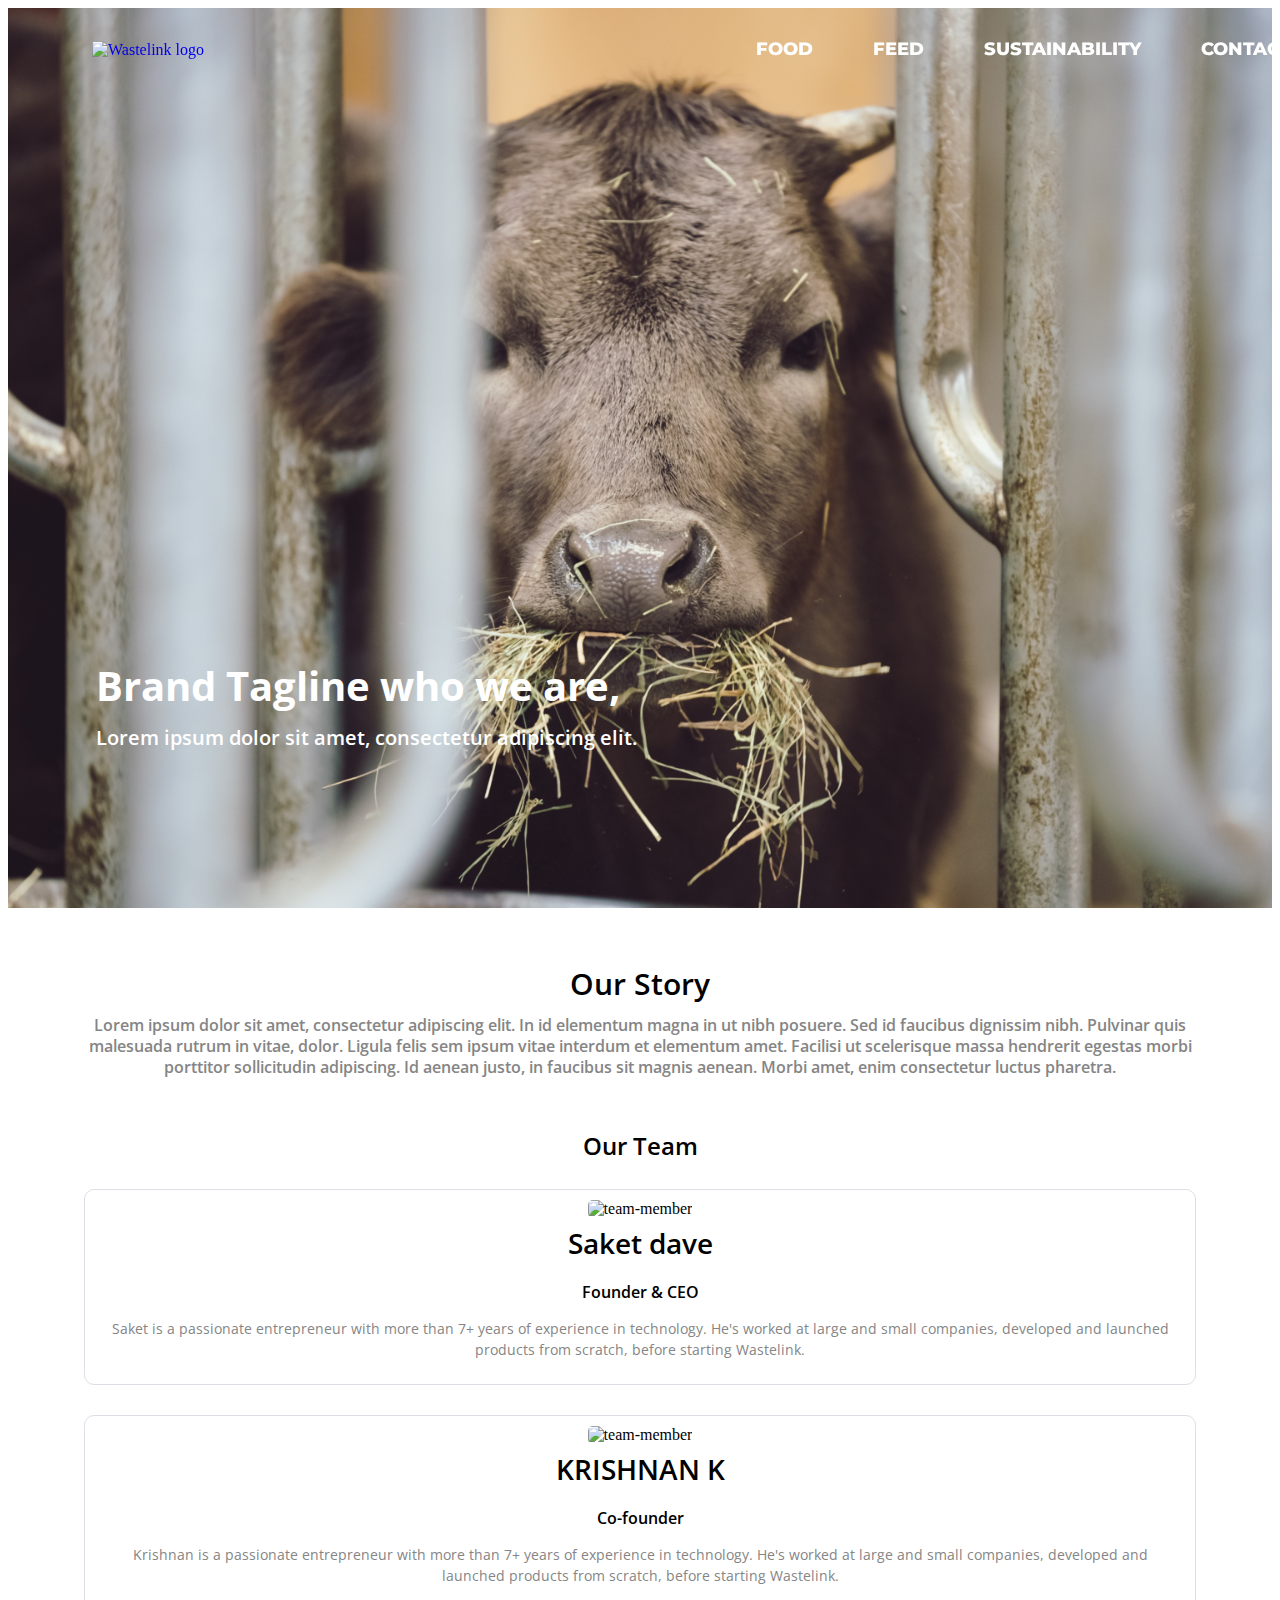
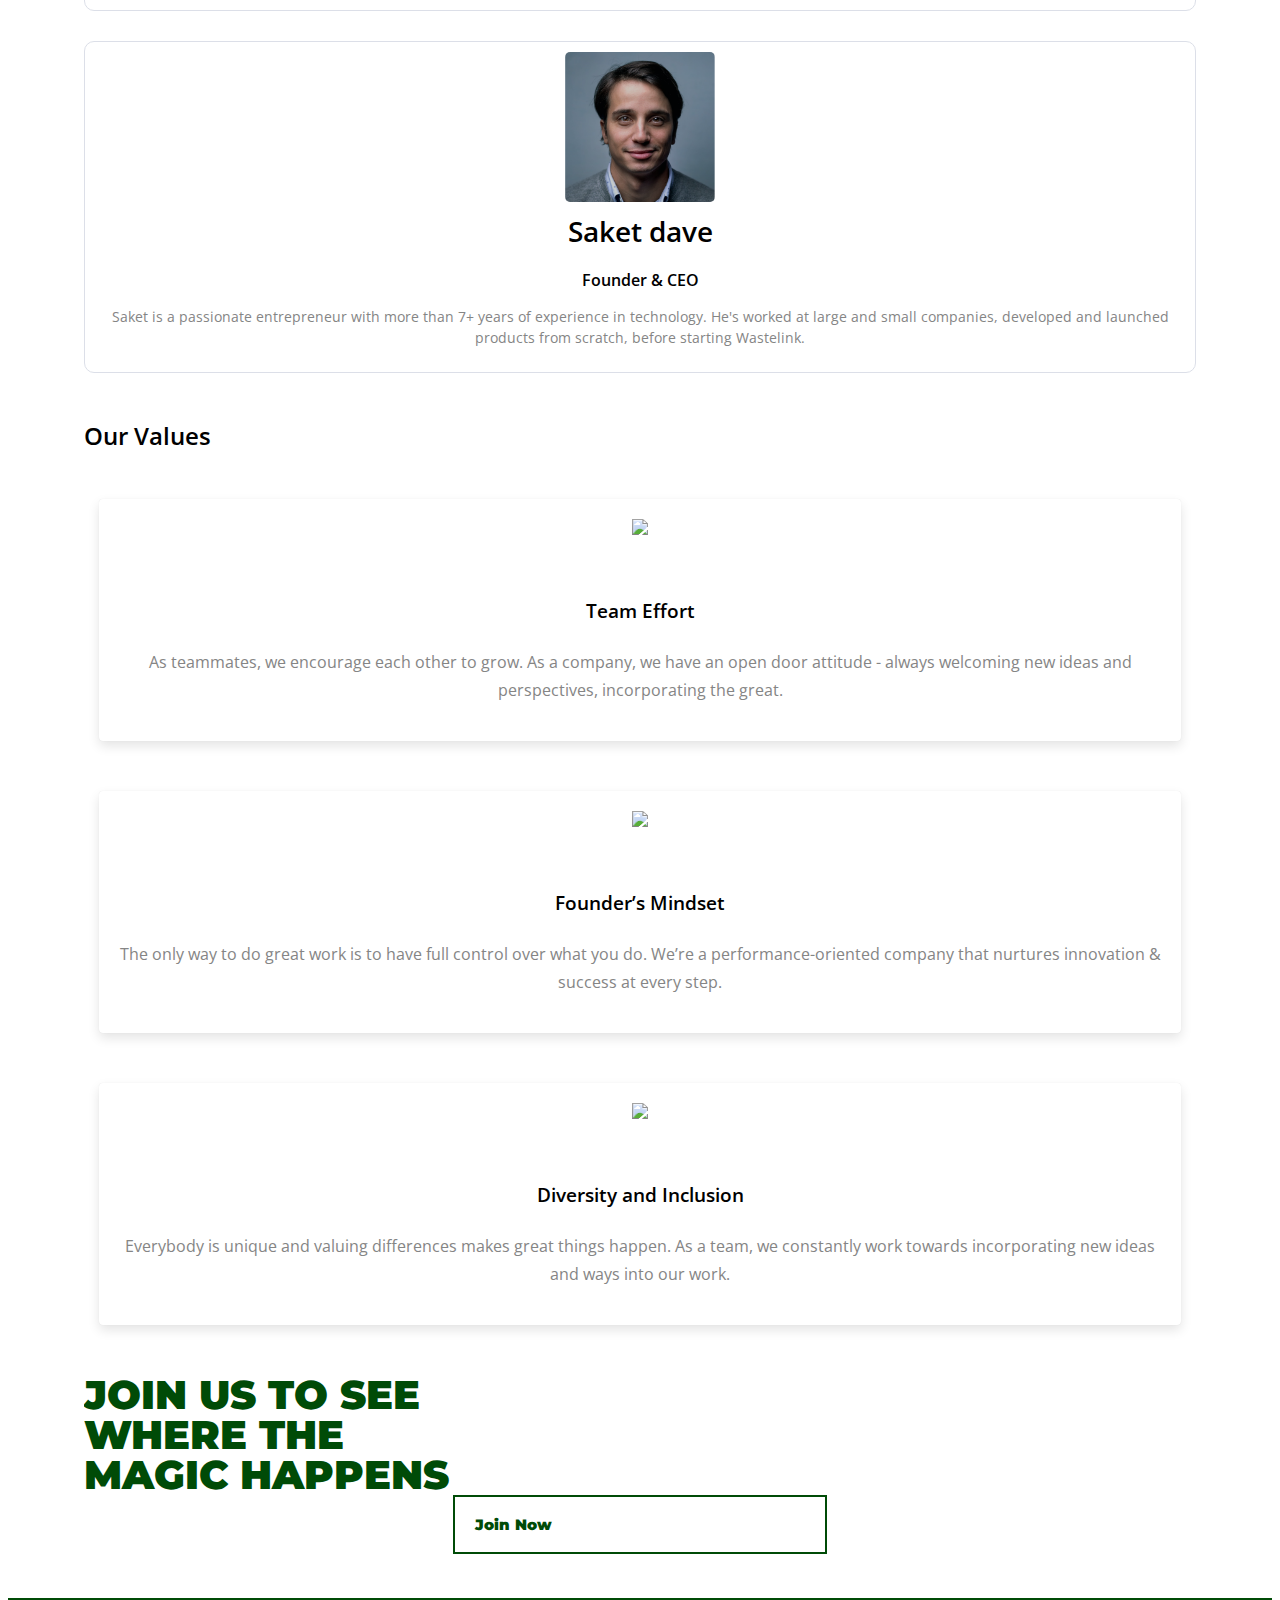
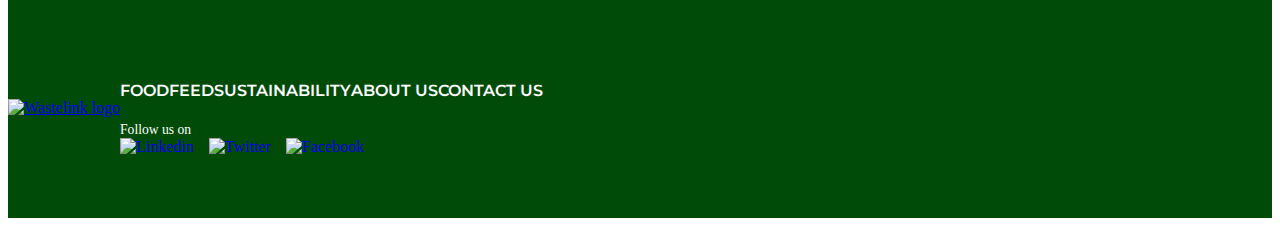
==== commit d445fb0f: "conetent updated" ====
--- a/about-us.html
+++ b/about-us.html
@@ -38,8 +38,8 @@
             <input class="menu-btn" type="checkbox" id="menu-btn" />
             <label class="menu-icon" for="menu-btn"><span class="navicon"></span></label>
             <ul class="menu">
+                <li><a href="food-manufacturers.html">Food</a></li>
                 <li><a href="feed-manufacturers.html">Feed</a></li>
-                <li><a href="food-manufacturers.html">Food</a></li>
                 <li><a href="sustainability.html">Sustainability</a></li>
                 <li><a href="contact-us.html">Contact US</a></li>
             </ul>
@@ -223,8 +223,9 @@
             </div>
             <div class="col-md-7 col-sm-9">
                 <div class="footer__links col-md-12 col-sm-12">
+                    <a href="food-manufacturers.html" class="footer__link">Food</a>
                     <a href="feed-manufacturers.html" class="footer__link">Feed</a>
-                    <a href="food-manufacturers.html" class="footer__link">Food</a>
+                    <a href="sustainability.html" class="footer__link">Sustainability</a>
                     <a href="about-us.html" class="footer__link">About Us</a>
                     <a href="contact-us.html" class="footer__link">Contact US</a>
                 </div>
--- a/assets/css/footer.css
+++ b/assets/css/footer.css
@@ -111,6 +111,10 @@
   .footer__logo img {
     width: 100px;
   }
+
+  .footer__link {
+    font-size: 14px;
+  }
 }
 
 @media (max-width: 576px) {
@@ -128,8 +132,13 @@
     width: 70px;
   }
 
+  .footer__links {
+    padding-left: 0px;
+    padding-right: 0px;
+  }
+
   .footer__link {
-    font-size: 12px;
+    font-size: 11px;
   }
 
   footer .t5 {
--- a/assets/css/about-us.css
+++ b/assets/css/about-us.css
@@ -76,7 +76,7 @@
   font-size: 14px;
   line-height: 130%;
   color: #858585;
-  text-align: justify;
+  text-align: center;
 }
 
 .fn1 {
@@ -148,7 +148,7 @@
   color: #858585;
   font-size: 14px;
   line-height: 150%;
-  text-align: justify;
+  /* text-align: justify; */
   padding: 0px 5px;
   font-weight: normal;
 }
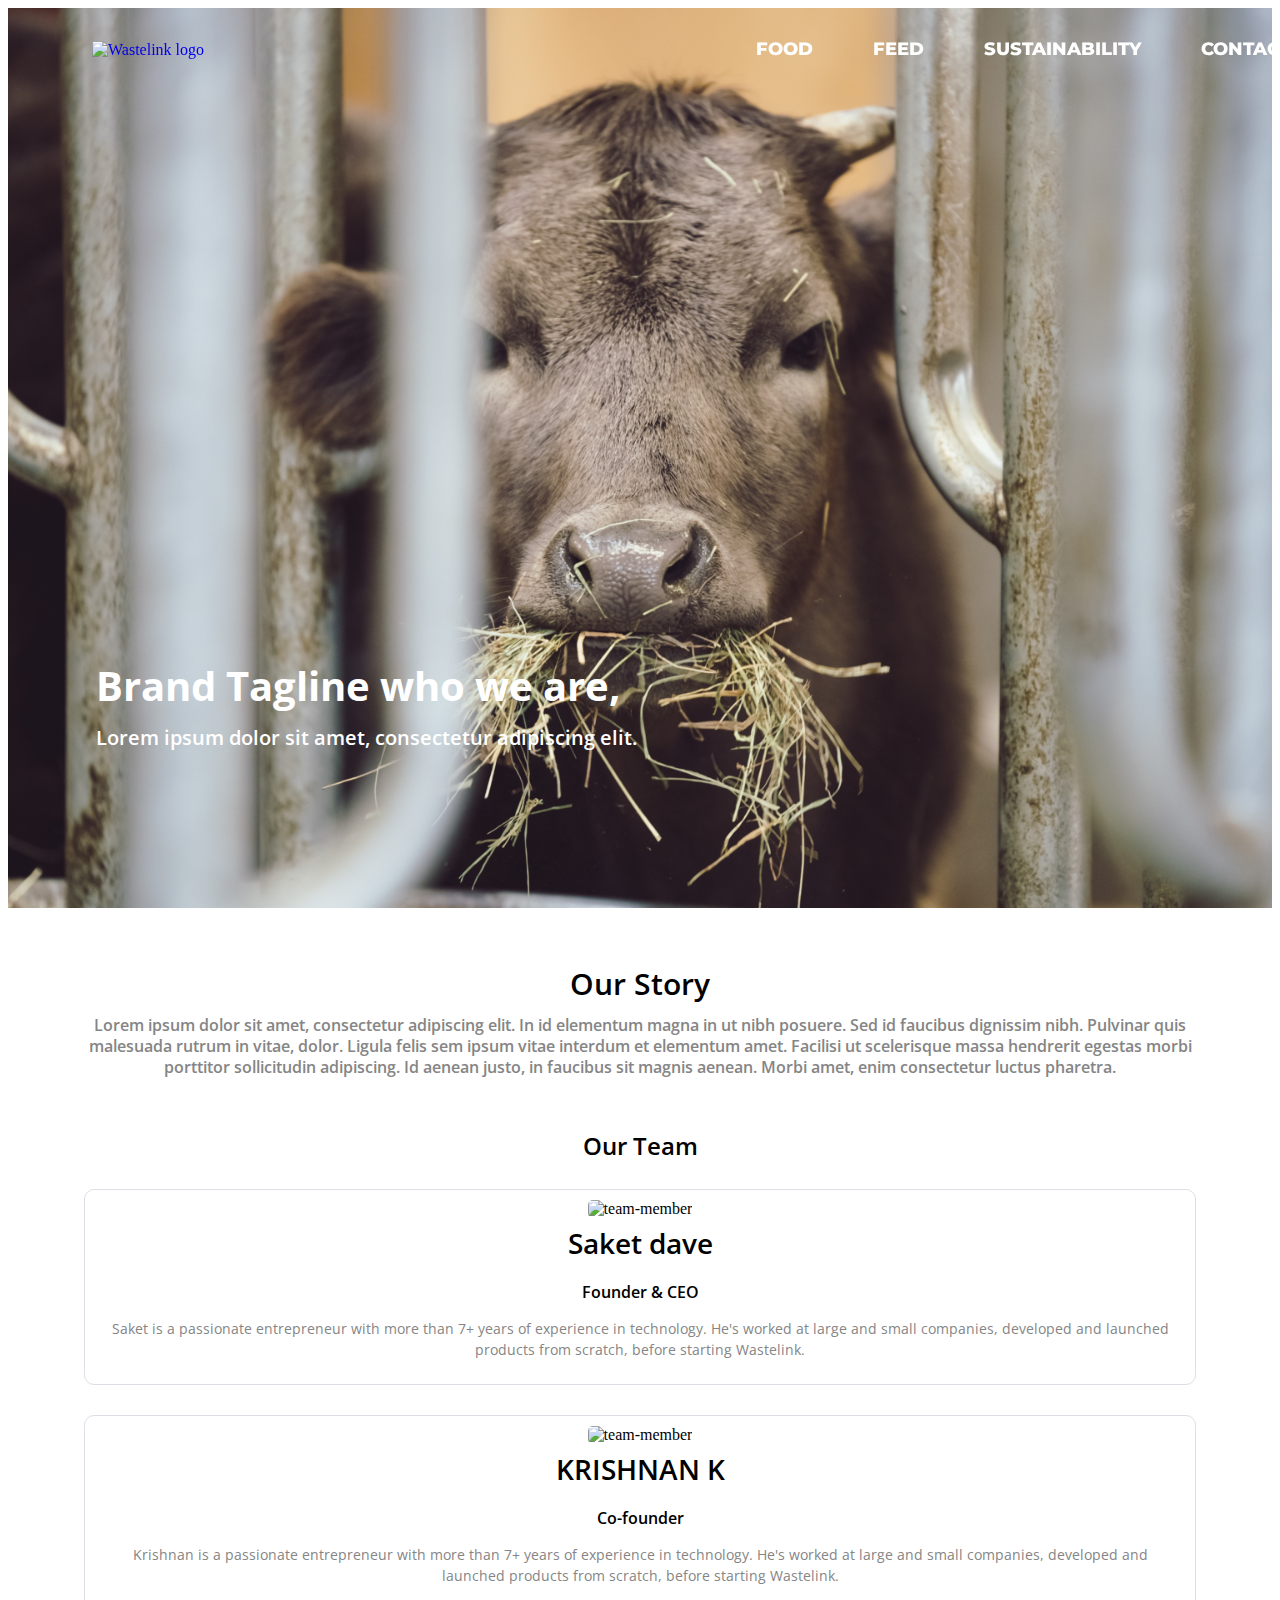
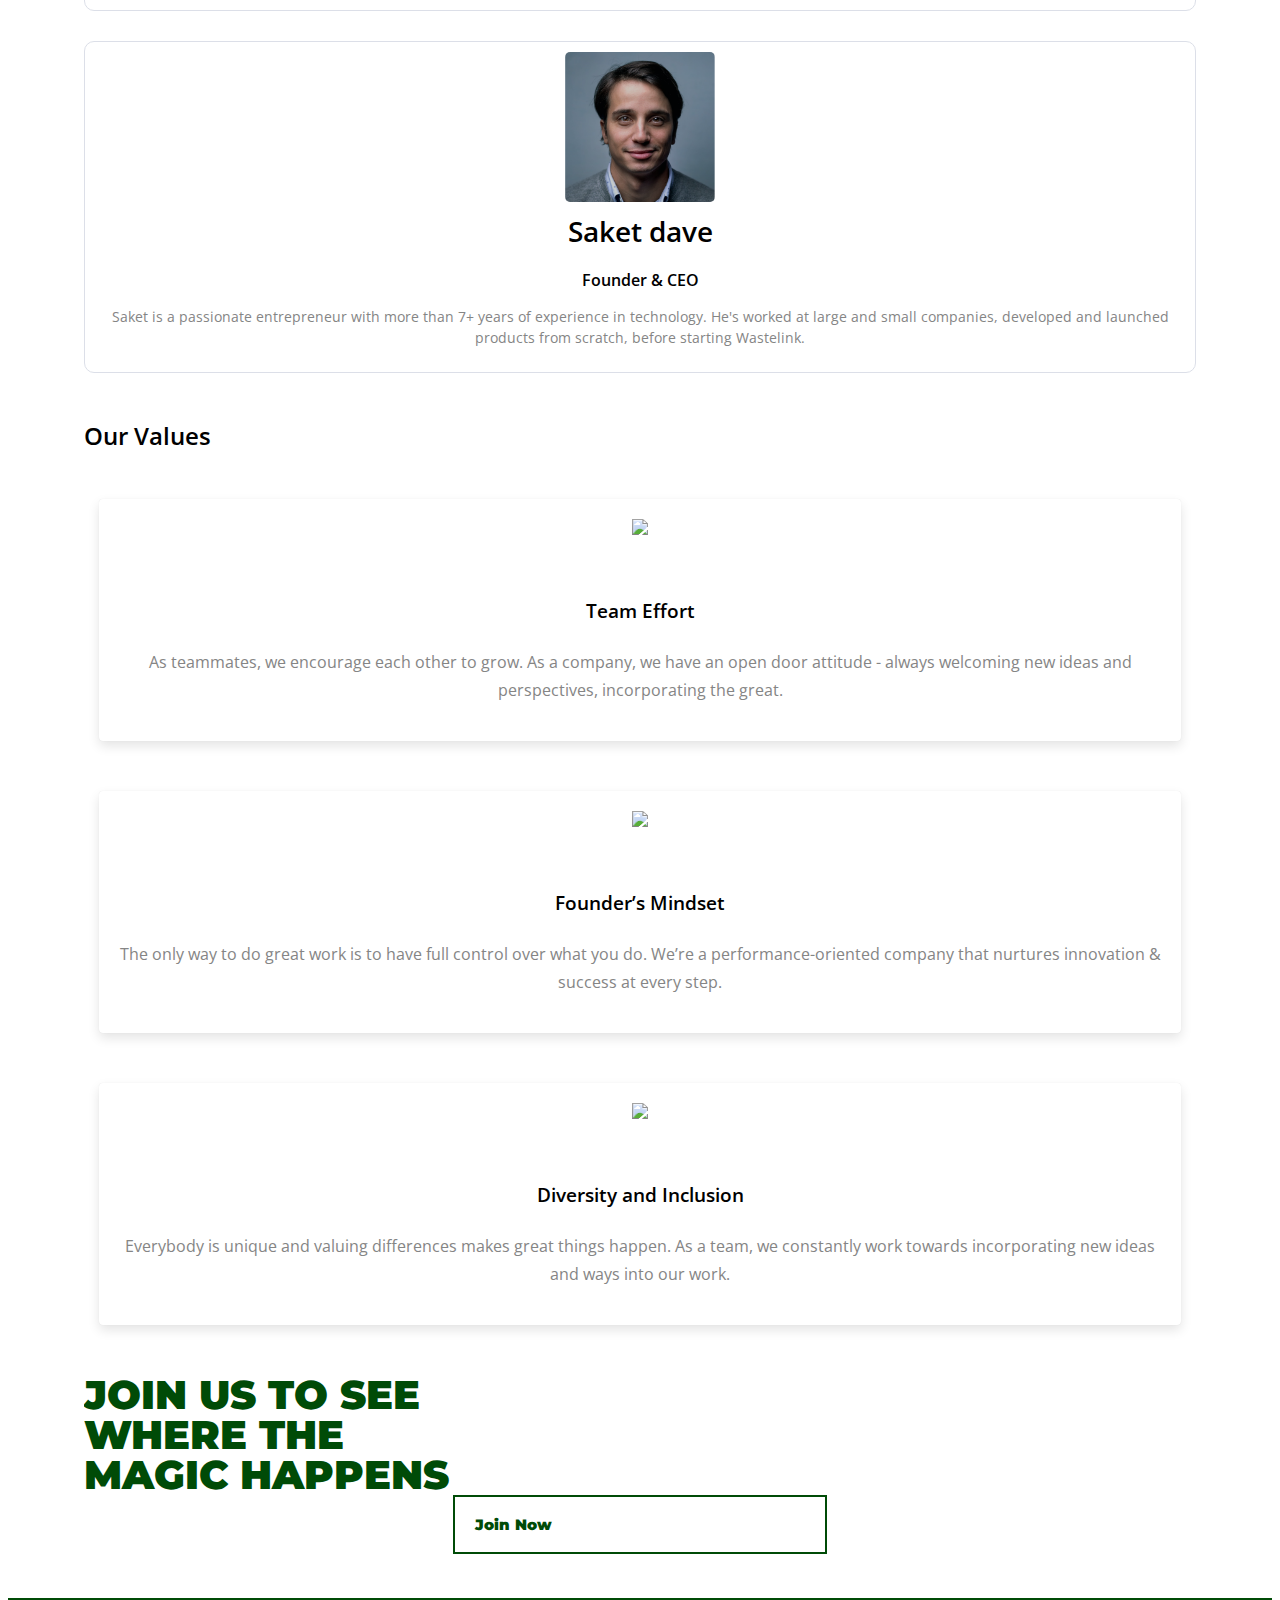
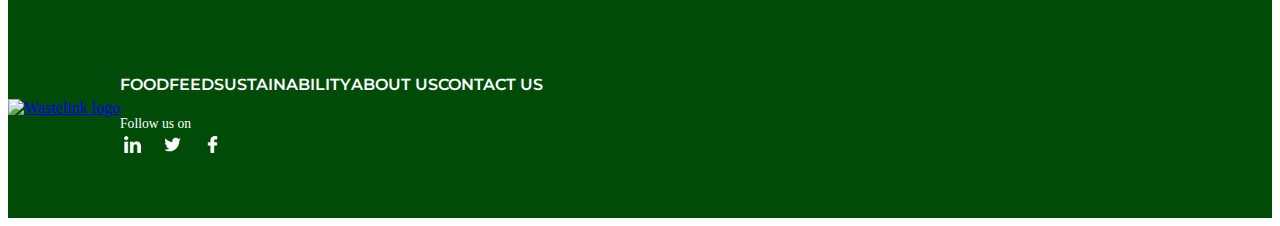
==== commit a3c868c3: "change footer image link" ====
--- a/about-us.html
+++ b/about-us.html
@@ -233,12 +233,12 @@
                 <div class="footer__social__div col-sm-12">
                 <div class="t5">Follow us on</div>
                 <div class="footer__social">
-                    <a href="https://www.linkedin.com/company/wastelink/" target="_blank"><img width="25" height="25" src="http://www.mailjet.com/saas-templates-creator/static/img/linkedin_white.png" alt="Linkedin" title="Linkedin"></a>
-    
-                    <a href="https://twitter.com/wastelinkco" target="_blank"><img width="25" height="25" src="http://www.mailjet.com/saas-templates-creator/static/img/twitter_white.png" alt="Twitter" title="Twitter"></a>
-    
-                    <a href="https://www.facebook.com/wastelink.co/" target="_blank"><img width="25" height="25" src="http://www.mailjet.com/saas-templates-creator/static/img/facebook_white.png" alt="Facebook" title="Facebook"></a>
-                </div>
+                    <a href="https://www.linkedin.com/company/wastelink/" target="_blank"><img src="assets/image/linkedin_white.png" alt="Linkedin" title="Linkedin"></a>
+
+                    <a href="https://twitter.com/wastelinkco" target="_blank"><img src="assets/image/twitter_white.png" alt="Twitter" title="Twitter"></a>
+
+                    <a href="https://www.facebook.com/wastelink.co/" target="_blank"><img src="assets/image/facebook_white.png" alt="Facebook" title="Facebook"></a>
+                  </div>
                 </div>
             </div>
         </footer>
